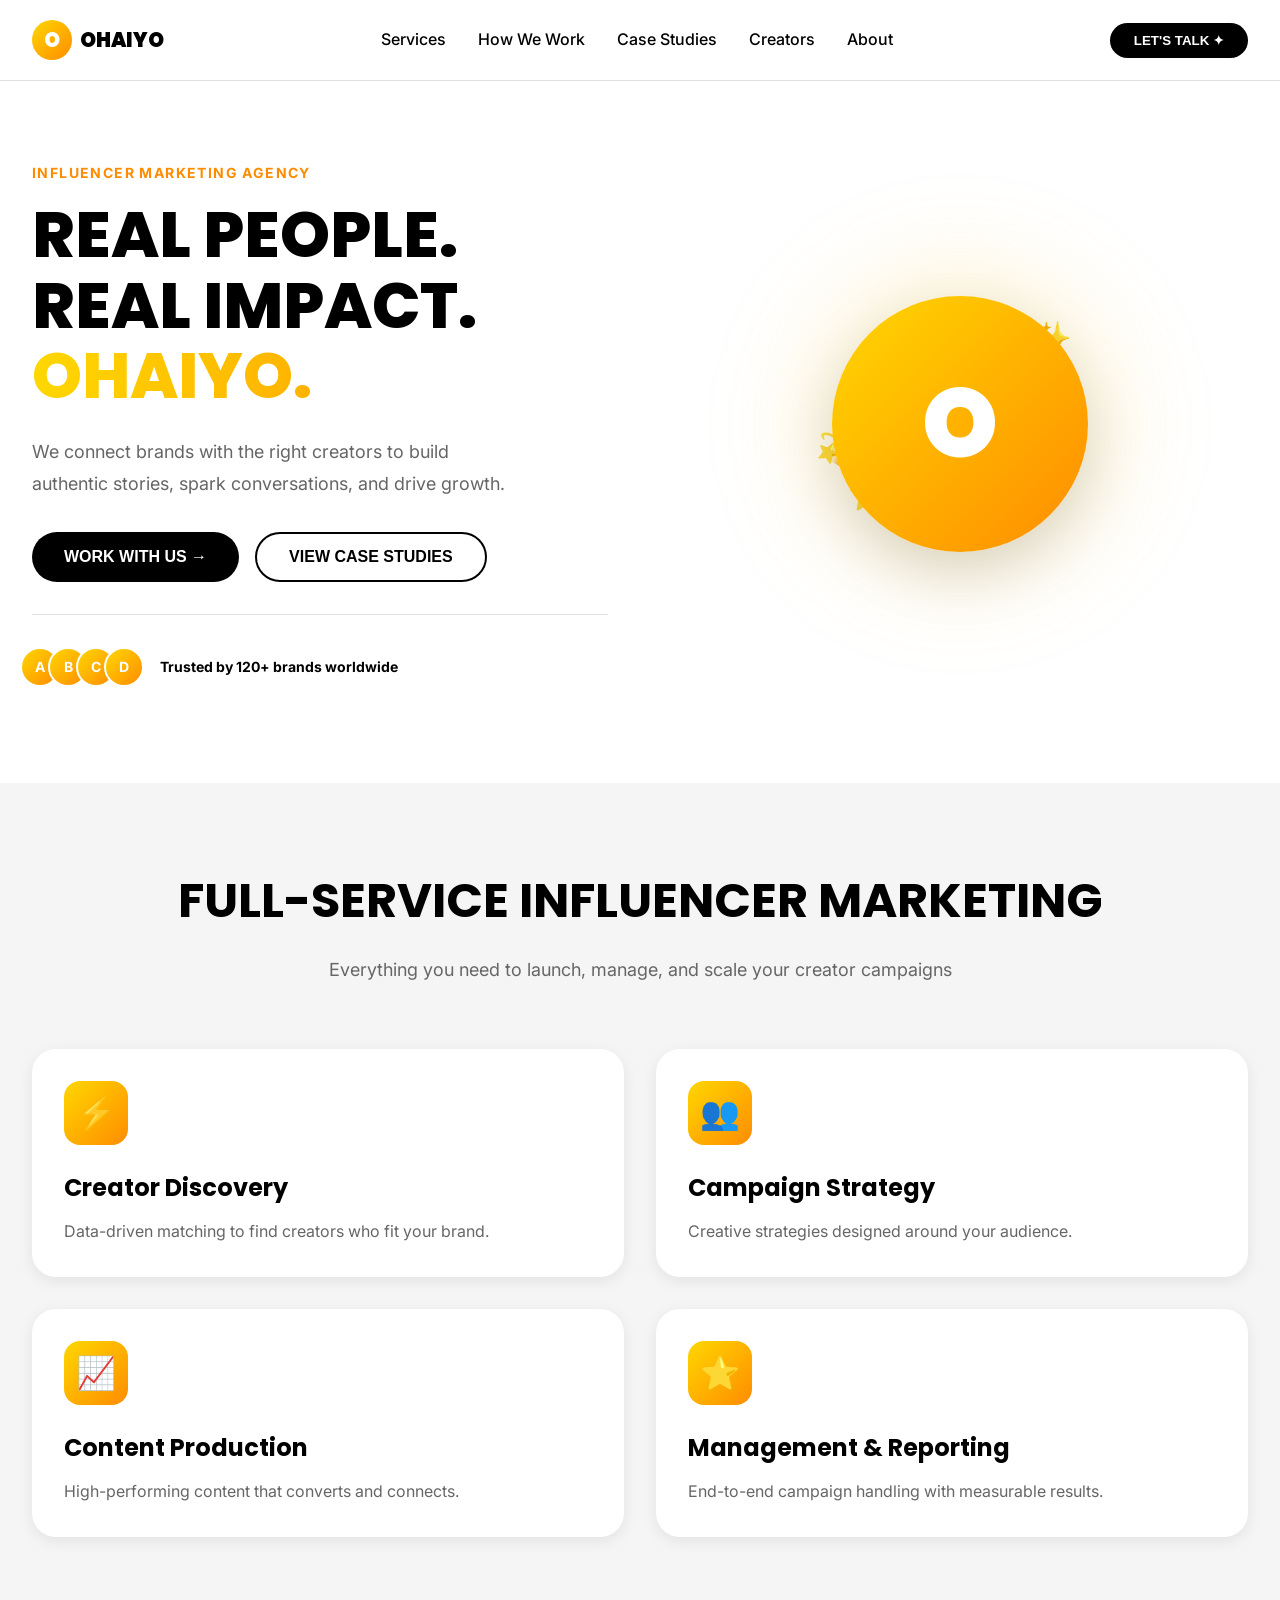
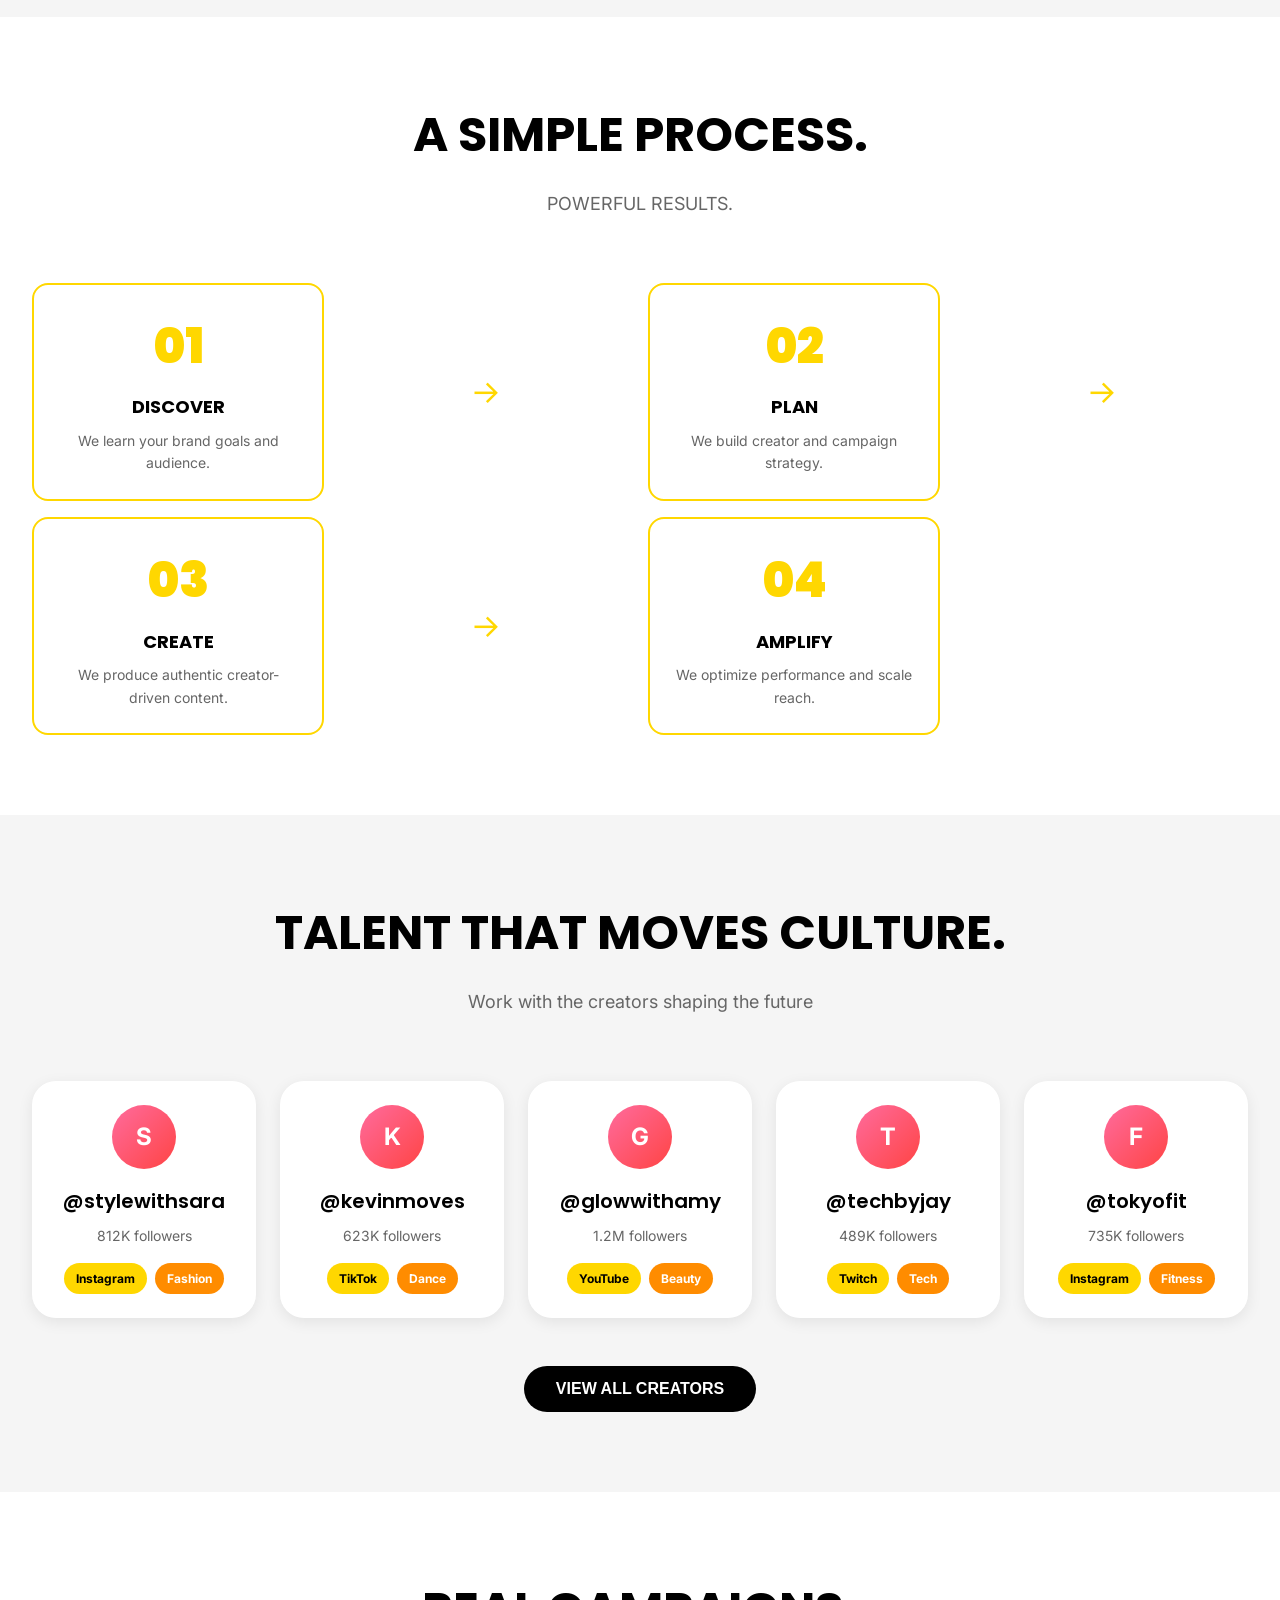
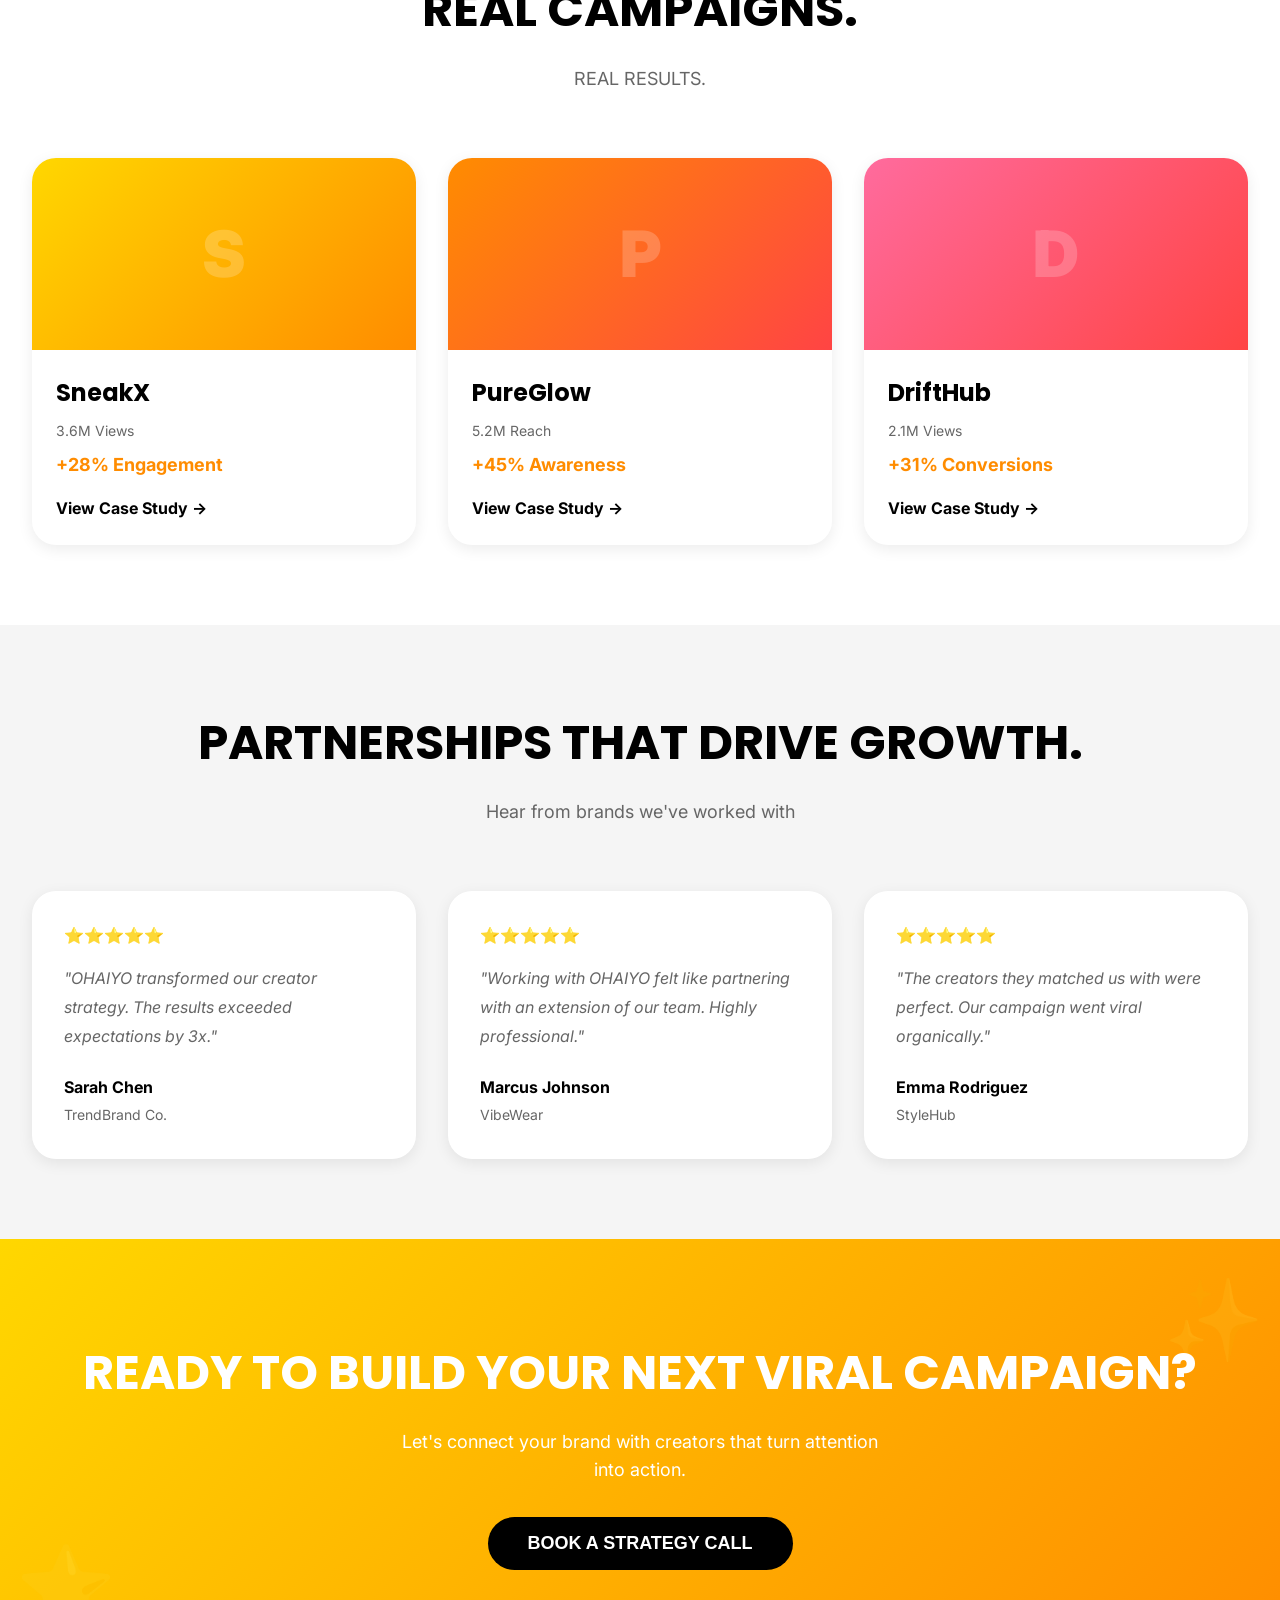
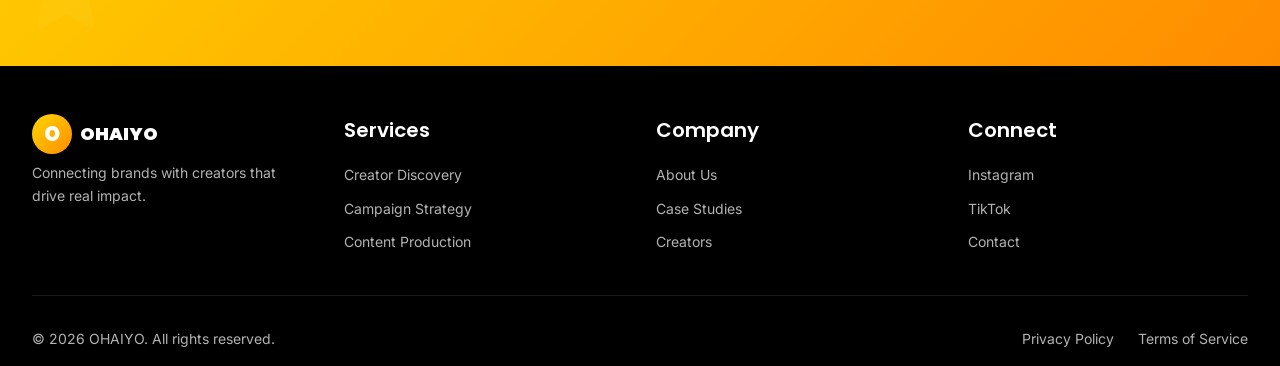
==== index.html @ 3c1dc702 "Add files via upload" ====
<!DOCTYPE html>
<html lang="en">
<head>
    <meta charset="UTF-8">
    <meta name="viewport" content="width=device-width, initial-scale=1.0">
    <title>OHAIYO - Influencer Marketing Agency</title>
    <link rel="preconnect" href="https://fonts.googleapis.com">
    <link rel="preconnect" href="https://fonts.gstatic.com" crossorigin>
    <link href="https://fonts.googleapis.com/css2?family=Poppins:wght@600;700;800&family=Inter:wght@400;500;600;700&display=swap" rel="stylesheet">
    <link rel="stylesheet" href="style.css">
</head>
<body>
    <!-- NAVBAR -->
    <nav class="navbar" id="navbar">
        <div class="container">
            <div class="navbar-content">
                <div class="logo">
                    <div class="logo-circle">O</div>
                    <span class="logo-text">OHAIYO</span>
                </div>
                
                <div class="nav-menu" id="navMenu">
                    <a href="#services" class="nav-link">Services</a>
                    <a href="#process" class="nav-link">How We Work</a>
                    <a href="#case-studies" class="nav-link">Case Studies</a>
                    <a href="#creators" class="nav-link">Creators</a>
                    <a href="#about" class="nav-link">About</a>
                </div>

                <button class="cta-btn">LET'S TALK ✦</button>

                <button class="hamburger" id="hamburger">
                    <span></span>
                    <span></span>
                    <span></span>
                </button>
            </div>
        </div>
    </nav>

    <!-- HERO SECTION -->
    <section class="hero">
        <div class="container">
            <div class="hero-grid">
                <div class="hero-left">
                    <span class="hero-label">INFLUENCER MARKETING AGENCY</span>
                    <h1 class="hero-title">
                        <span>REAL PEOPLE.</span>
                        <span>REAL IMPACT.</span>
                        <span class="highlight">OHAIYO.</span>
                    </h1>
                    <p class="hero-desc">We connect brands with the right creators to build authentic stories, spark conversations, and drive growth.</p>
                    
                    <div class="hero-buttons">
                        <button class="btn btn-primary">WORK WITH US →</button>
                        <button class="btn btn-secondary">VIEW CASE STUDIES</button>
                    </div>

                    <div class="social-proof">
                        <div class="avatar-group">
                            <div class="avatar">A</div>
                            <div class="avatar">B</div>
                            <div class="avatar">C</div>
                            <div class="avatar">D</div>
                        </div>
                        <p>Trusted by 120+ brands worldwide</p>
                    </div>
                </div>

                <div class="hero-right">
                    <div class="mascot-container">
                        <div class="mascot-bg"></div>
                        <div class="mascot">O</div>
                        <div class="sticker sticker-1">✨</div>
                        <div class="sticker sticker-2">⭐</div>
                        <div class="sticker sticker-3">💫</div>
                    </div>
                </div>
            </div>
        </div>
    </section>

    <!-- SERVICES SECTION -->
    <section class="services" id="services">
        <div class="container">
            <h2>FULL-SERVICE INFLUENCER MARKETING</h2>
            <p class="section-desc">Everything you need to launch, manage, and scale your creator campaigns</p>
            
            <div class="services-grid">
                <div class="service-card">
                    <div class="service-icon">⚡</div>
                    <h3>Creator Discovery</h3>
                    <p>Data-driven matching to find creators who fit your brand.</p>
                </div>
                <div class="service-card">
                    <div class="service-icon">👥</div>
                    <h3>Campaign Strategy</h3>
                    <p>Creative strategies designed around your audience.</p>
                </div>
                <div class="service-card">
                    <div class="service-icon">📈</div>
                    <h3>Content Production</h3>
                    <p>High-performing content that converts and connects.</p>
                </div>
                <div class="service-card">
                    <div class="service-icon">⭐</div>
                    <h3>Management & Reporting</h3>
                    <p>End-to-end campaign handling with measurable results.</p>
                </div>
            </div>
        </div>
    </section>

    <!-- HOW WE WORK SECTION -->
    <section class="process" id="process">
        <div class="container">
            <h2>A SIMPLE PROCESS.</h2>
            <p class="section-desc">POWERFUL RESULTS.</p>
            
            <div class="process-grid">
                <div class="process-card">
                    <div class="process-num">01</div>
                    <h3>DISCOVER</h3>
                    <p>We learn your brand goals and audience.</p>
                </div>
                <div class="process-arrow">→</div>
                <div class="process-card">
                    <div class="process-num">02</div>
                    <h3>PLAN</h3>
                    <p>We build creator and campaign strategy.</p>
                </div>
                <div class="process-arrow">→</div>
                <div class="process-card">
                    <div class="process-num">03</div>
                    <h3>CREATE</h3>
                    <p>We produce authentic creator-driven content.</p>
                </div>
                <div class="process-arrow">→</div>
                <div class="process-card">
                    <div class="process-num">04</div>
                    <h3>AMPLIFY</h3>
                    <p>We optimize performance and scale reach.</p>
                </div>
            </div>
        </div>
    </section>

    <!-- CREATOR SHOWCASE SECTION -->
    <section class="creators" id="creators">
        <div class="container">
            <h2>TALENT THAT MOVES CULTURE.</h2>
            <p class="section-desc">Work with the creators shaping the future</p>
            
            <div class="creators-grid">
                <div class="creator-card">
                    <div class="creator-avatar">S</div>
                    <h4>@stylewithsara</h4>
                    <p class="followers">812K followers</p>
                    <div class="creator-tags">
                        <span class="tag">Instagram</span>
                        <span class="tag tag-alt">Fashion</span>
                    </div>
                </div>
                <div class="creator-card">
                    <div class="creator-avatar">K</div>
                    <h4>@kevinmoves</h4>
                    <p class="followers">623K followers</p>
                    <div class="creator-tags">
                        <span class="tag">TikTok</span>
                        <span class="tag tag-alt">Dance</span>
                    </div>
                </div>
                <div class="creator-card">
                    <div class="creator-avatar">G</div>
                    <h4>@glowwithamy</h4>
                    <p class="followers">1.2M followers</p>
                    <div class="creator-tags">
                        <span class="tag">YouTube</span>
                        <span class="tag tag-alt">Beauty</span>
                    </div>
                </div>
                <div class="creator-card">
                    <div class="creator-avatar">T</div>
                    <h4>@techbyjay</h4>
                    <p class="followers">489K followers</p>
                    <div class="creator-tags">
                        <span class="tag">Twitch</span>
                        <span class="tag tag-alt">Tech</span>
                    </div>
                </div>
                <div class="creator-card">
                    <div class="creator-avatar">F</div>
                    <h4>@tokyofit</h4>
                    <p class="followers">735K followers</p>
                    <div class="creator-tags">
                        <span class="tag">Instagram</span>
                        <span class="tag tag-alt">Fitness</span>
                    </div>
                </div>
            </div>

            <div class="section-cta">
                <button class="btn btn-primary">VIEW ALL CREATORS</button>
            </div>
        </div>
    </section>

    <!-- CASE STUDIES SECTION -->
    <section class="case-studies" id="case-studies">
        <div class="container">
            <h2>REAL CAMPAIGNS.</h2>
            <p class="section-desc">REAL RESULTS.</p>
            
            <div class="cases-grid">
                <div class="case-card">
                    <div class="case-image" style="background: linear-gradient(135deg, #FFD700, #FF8C00);">S</div>
                    <h3>SneakX</h3>
                    <p class="case-metric">3.6M Views</p>
                    <p class="case-result">+28% Engagement</p>
                    <a href="#" class="case-link">View Case Study →</a>
                </div>
                <div class="case-card">
                    <div class="case-image" style="background: linear-gradient(135deg, #FF8C00, #FF4444);">P</div>
                    <h3>PureGlow</h3>
                    <p class="case-metric">5.2M Reach</p>
                    <p class="case-result">+45% Awareness</p>
                    <a href="#" class="case-link">View Case Study →</a>
                </div>
                <div class="case-card">
                    <div class="case-image" style="background: linear-gradient(135deg, #FF6B9D, #FF4444);">D</div>
                    <h3>DriftHub</h3>
                    <p class="case-metric">2.1M Views</p>
                    <p class="case-result">+31% Conversions</p>
                    <a href="#" class="case-link">View Case Study →</a>
                </div>
            </div>
        </div>
    </section>

    <!-- TESTIMONIALS SECTION -->
    <section class="testimonials">
        <div class="container">
            <h2>PARTNERSHIPS THAT DRIVE GROWTH.</h2>
            <p class="section-desc">Hear from brands we've worked with</p>
            
            <div class="testimonials-grid">
                <div class="testimonial-card">
                    <div class="stars">⭐⭐⭐⭐⭐</div>
                    <p class="testimonial-text">"OHAIYO transformed our creator strategy. The results exceeded expectations by 3x."</p>
                    <p class="testimonial-author">Sarah Chen</p>
                    <p class="testimonial-company">TrendBrand Co.</p>
                </div>
                <div class="testimonial-card">
                    <div class="stars">⭐⭐⭐⭐⭐</div>
                    <p class="testimonial-text">"Working with OHAIYO felt like partnering with an extension of our team. Highly professional."</p>
                    <p class="testimonial-author">Marcus Johnson</p>
                    <p class="testimonial-company">VibeWear</p>
                </div>
                <div class="testimonial-card">
                    <div class="stars">⭐⭐⭐⭐⭐</div>
                    <p class="testimonial-text">"The creators they matched us with were perfect. Our campaign went viral organically."</p>
                    <p class="testimonial-author">Emma Rodriguez</p>
                    <p class="testimonial-company">StyleHub</p>
                </div>
            </div>
        </div>
    </section>

    <!-- FINAL CTA SECTION -->
    <section class="final-cta" id="about">
        <div class="container">
            <div class="cta-content">
                <h2>READY TO BUILD YOUR NEXT VIRAL CAMPAIGN?</h2>
                <p>Let's connect your brand with creators that turn attention into action.</p>
                <button class="btn btn-cta">BOOK A STRATEGY CALL</button>
            </div>
        </div>
    </section>

    <!-- FOOTER -->
    <footer class="footer">
        <div class="container">
            <div class="footer-grid">
                <div class="footer-col">
                    <div class="footer-logo">
                        <div class="logo-circle">O</div>
                        <span>OHAIYO</span>
                    </div>
                    <p>Connecting brands with creators that drive real impact.</p>
                </div>
                <div class="footer-col">
                    <h4>Services</h4>
                    <ul>
                        <li><a href="#services">Creator Discovery</a></li>
                        <li><a href="#services">Campaign Strategy</a></li>
                        <li><a href="#services">Content Production</a></li>
                    </ul>
                </div>
                <div class="footer-col">
                    <h4>Company</h4>
                    <ul>
                        <li><a href="#about">About Us</a></li>
                        <li><a href="#case-studies">Case Studies</a></li>
                        <li><a href="#creators">Creators</a></li>
                    </ul>
                </div>
                <div class="footer-col">
                    <h4>Connect</h4>
                    <ul>
                        <li><a href="#">Instagram</a></li>
                        <li><a href="#">TikTok</a></li>
                        <li><a href="#">Contact</a></li>
                    </ul>
                </div>
            </div>
            <div class="footer-bottom">
                <p>&copy; 2026 OHAIYO. All rights reserved.</p>
                <div class="footer-links">
                    <a href="#">Privacy Policy</a>
                    <a href="#">Terms of Service</a>
                </div>
            </div>
        </div>
    </footer>

    <script src="script.js"></script>
</body>
</html>
---- style.css ----
* {
    margin: 0;
    padding: 0;
    box-sizing: border-box;
}

:root {
    --primary: #FFD700;
    --secondary: #FF8C00;
    --accent-red: #FF4444;
    --accent-pink: #FF6B9D;
    --black: #000000;
    --white: #FFFFFF;
    --light-gray: #F5F5F5;
    --border-gray: #E0E0E0;
    --text-gray: #666666;
    --font-display: 'Poppins', sans-serif;
    --font-body: 'Inter', sans-serif;
}

html {
    scroll-behavior: smooth;
}

body {
    font-family: var(--font-body);
    background: var(--white);
    color: var(--black);
    line-height: 1.6;
}

.container {
    max-width: 1280px;
    margin: 0 auto;
    padding: 0 1rem;
}

@media (min-width: 768px) {
    .container {
        padding: 0 1.5rem;
    }
}

@media (min-width: 1024px) {
    .container {
        padding: 0 2rem;
    }
}

/* TYPOGRAPHY */
h1, h2, h3, h4, h5, h6 {
    font-family: var(--font-display);
    font-weight: 700;
}

h1 {
    font-size: 2.5rem;
    font-weight: 800;
    line-height: 1.2;
}

h2 {
    font-size: 2rem;
    font-weight: 700;
    margin-bottom: 1rem;
}

h3 {
    font-size: 1.5rem;
    font-weight: 700;
}

h4 {
    font-size: 1.25rem;
    font-weight: 600;
}

@media (min-width: 768px) {
    h1 {
        font-size: 3.5rem;
    }
    h2 {
        font-size: 2.5rem;
    }
}

@media (min-width: 1024px) {
    h1 {
        font-size: 4rem;
    }
    h2 {
        font-size: 3rem;
    }
}

/* NAVBAR */
.navbar {
    position: fixed;
    top: 0;
    width: 100%;
    z-index: 50;
    background: rgba(255, 255, 255, 0.95);
    transition: all 0.3s ease;
    border-bottom: 1px solid var(--border-gray);
}

.navbar.scrolled {
    background: var(--white);
    box-shadow: 0 2px 10px rgba(0, 0, 0, 0.1);
}

.navbar-content {
    display: flex;
    justify-content: space-between;
    align-items: center;
    height: 5rem;
}

.logo {
    display: flex;
    align-items: center;
    gap: 0.5rem;
    font-weight: 900;
    font-family: var(--font-display);
    font-size: 1.25rem;
}

.logo-circle {
    width: 2.5rem;
    height: 2.5rem;
    background: linear-gradient(135deg, var(--primary), var(--secondary));
    border-radius: 50%;
    display: flex;
    align-items: center;
    justify-content: center;
    color: var(--white);
    font-weight: 900;
    font-size: 1.25rem;
}

.logo-text {
    display: none;
}

@media (min-width: 640px) {
    .logo-text {
        display: inline;
    }
}

.nav-menu {
    display: none;
    gap: 2rem;
}

@media (min-width: 768px) {
    .nav-menu {
        display: flex;
    }
}

.nav-link {
    text-decoration: none;
    color: var(--black);
    font-weight: 500;
    transition: color 0.3s ease;
}

.nav-link:hover {
    color: var(--primary);
}

.cta-btn {
    display: none;
    background: var(--black);
    color: var(--white);
    border: none;
    padding: 0.625rem 1.5rem;
    border-radius: 9999px;
    font-weight: 700;
    cursor: pointer;
    transition: all 0.3s ease;
}

.cta-btn:hover {
    background: var(--text-gray);
    transform: scale(1.05);
}

.cta-btn:active {
    transform: scale(0.95);
}

@media (min-width: 768px) {
    .cta-btn {
        display: block;
    }
}

.hamburger {
    display: flex;
    flex-direction: column;
    gap: 0.375rem;
    background: none;
    border: none;
    cursor: pointer;
    padding: 0.5rem;
}

.hamburger span {
    width: 1.5rem;
    height: 0.25rem;
    background: var(--black);
    transition: all 0.3s ease;
}

.hamburger.active span:nth-child(1) {
    transform: rotate(45deg) translate(0.5rem, 0.75rem);
}

.hamburger.active span:nth-child(2) {
    opacity: 0;
}

.hamburger.active span:nth-child(3) {
    transform: rotate(-45deg) translate(0.5rem, -0.75rem);
}

@media (min-width: 768px) {
    .hamburger {
        display: none;
    }
}

/* HERO SECTION */
.hero {
    padding-top: 8rem;
    padding-bottom: 4rem;
    background: var(--white);
}

@media (min-width: 768px) {
    .hero {
        padding-top: 10rem;
        padding-bottom: 6rem;
    }
}

.hero-grid {
    display: grid;
    grid-template-columns: 1fr;
    gap: 3rem;
    align-items: center;
}

@media (min-width: 768px) {
    .hero-grid {
        grid-template-columns: 1fr 1fr;
        gap: 4rem;
    }
}

.hero-label {
    display: inline-block;
    font-size: 0.875rem;
    font-weight: 700;
    color: var(--secondary);
    text-transform: uppercase;
    letter-spacing: 0.1em;
    margin-bottom: 1rem;
}

.hero-title {
    margin-bottom: 1.5rem;
    line-height: 1.1;
}

.hero-title span {
    display: block;
}

.hero-title .highlight {
    background: linear-gradient(90deg, var(--primary), var(--secondary));
    -webkit-background-clip: text;
    -webkit-text-fill-color: transparent;
    background-clip: text;
}

.hero-desc {
    font-size: 1.125rem;
    color: var(--text-gray);
    margin-bottom: 2rem;
    max-width: 30rem;
    line-height: 1.8;
}

.hero-buttons {
    display: flex;
    flex-direction: column;
    gap: 1rem;
    margin-bottom: 2rem;
}

@media (min-width: 640px) {
    .hero-buttons {
        flex-direction: row;
    }
}

.btn {
    padding: 0.875rem 2rem;
    border-radius: 9999px;
    font-weight: 700;
    border: none;
    cursor: pointer;
    transition: all 0.2s ease;
    font-size: 1rem;
    text-decoration: none;
    display: inline-block;
    text-align: center;
}

.btn-primary {
    background: var(--black);
    color: var(--white);
}

.btn-primary:hover {
    background: var(--text-gray);
    transform: scale(1.05);
}

.btn-primary:active {
    transform: scale(0.95);
}

.btn-secondary {
    background: transparent;
    color: var(--black);
    border: 2px solid var(--black);
}

.btn-secondary:hover {
    background: var(--black);
    color: var(--white);
    transform: scale(1.05);
}

.btn-secondary:active {
    transform: scale(0.95);
}

.btn-cta {
    background: var(--black);
    color: var(--white);
    padding: 1rem 2.5rem;
    font-size: 1.125rem;
}

.btn-cta:hover {
    background: var(--text-gray);
    transform: scale(1.05);
}

.social-proof {
    display: flex;
    align-items: center;
    gap: 1rem;
    padding-top: 2rem;
    border-top: 1px solid var(--border-gray);
}

.avatar-group {
    display: flex;
    margin-left: -0.75rem;
}

.avatar {
    width: 2.5rem;
    height: 2.5rem;
    background: linear-gradient(135deg, var(--primary), var(--secondary));
    border-radius: 50%;
    border: 2px solid var(--white);
    display: flex;
    align-items: center;
    justify-content: center;
    color: var(--white);
    font-weight: 700;
    font-size: 0.875rem;
    margin-left: -0.75rem;
}

.avatar:first-child {
    margin-left: 0;
}

.social-proof p {
    font-size: 0.875rem;
    font-weight: 700;
}

.hero-right {
    position: relative;
    height: 24rem;
    display: flex;
    align-items: center;
    justify-content: center;
}

.mascot-container {
    position: relative;
    width: 16rem;
    height: 16rem;
}

.mascot-bg {
    position: absolute;
    width: 20rem;
    height: 20rem;
    background: radial-gradient(circle, rgba(255, 215, 0, 0.2), rgba(255, 140, 0, 0.1));
    border-radius: 50%;
    top: 50%;
    left: 50%;
    transform: translate(-50%, -50%);
    filter: blur(3rem);
    animation: pulse 3s ease-in-out infinite;
}

.mascot {
    position: absolute;
    width: 16rem;
    height: 16rem;
    background: linear-gradient(135deg, var(--primary), var(--secondary));
    border-radius: 50%;
    display: flex;
    align-items: center;
    justify-content: center;
    color: var(--white);
    font-size: 6rem;
    font-weight: 900;
    font-family: var(--font-display);
    box-shadow: 0 20px 60px rgba(0, 0, 0, 0.15);
    animation: float 3s ease-in-out infinite;
    z-index: 10;
}

.sticker {
    position: absolute;
    font-size: 2rem;
    animation: bounce 2s ease-in-out infinite;
}

.sticker-1 {
    top: 1rem;
    right: 1rem;
    animation-delay: 0.2s;
}

.sticker-2 {
    bottom: 2rem;
    left: 1rem;
    animation-delay: 0.4s;
}

.sticker-3 {
    top: 8rem;
    left: -1rem;
    animation-delay: 0.6s;
}

@keyframes float {
    0%, 100% { transform: translateY(0); }
    50% { transform: translateY(-1.25rem); }
}

@keyframes bounce {
    0%, 100% { transform: translateY(0); }
    50% { transform: translateY(-1rem); }
}

@keyframes pulse {
    0%, 100% { opacity: 0.4; }
    50% { opacity: 0.8; }
}

/* SERVICES SECTION */
.services {
    padding: 5rem 0;
    background: var(--light-gray);
}

.services h2 {
    text-align: center;
}

.section-desc {
    text-align: center;
    color: var(--text-gray);
    margin-bottom: 4rem;
    font-size: 1.125rem;
}

.services-grid {
    display: grid;
    grid-template-columns: 1fr;
    gap: 2rem;
}

@media (min-width: 768px) {
    .services-grid {
        grid-template-columns: repeat(2, 1fr);
    }
}

.service-card {
    background: var(--white);
    padding: 2rem;
    border-radius: 1.5rem;
    box-shadow: 0 4px 15px rgba(0, 0, 0, 0.08);
    transition: all 0.3s ease;
}

.service-card:hover {
    box-shadow: 0 12px 30px rgba(0, 0, 0, 0.12);
    transform: translateY(-0.5rem) scale(1.02);
}

.service-icon {
    width: 4rem;
    height: 4rem;
    background: linear-gradient(135deg, var(--primary), var(--secondary));
    border-radius: 1rem;
    display: flex;
    align-items: center;
    justify-content: center;
    font-size: 2rem;
    margin-bottom: 1.5rem;
}

.service-card h3 {
    margin-bottom: 0.75rem;
}

.service-card p {
    color: var(--text-gray);
}

/* PROCESS SECTION */
.process {
    padding: 5rem 0;
    background: var(--white);
}

.process h2 {
    text-align: center;
}

.process-grid {
    display: grid;
    grid-template-columns: 1fr;
    gap: 1.5rem;
    align-items: center;
}

@media (min-width: 768px) {
    .process-grid {
        grid-template-columns: repeat(4, 1fr);
        gap: 1rem;
    }
}

.process-card {
    background: var(--white);
    border: 2px solid var(--primary);
    padding: 1.5rem;
    border-radius: 1rem;
    text-align: center;
}

.process-num {
    font-size: 3rem;
    font-weight: 900;
    color: var(--primary);
    font-family: var(--font-display);
    margin-bottom: 0.5rem;
}

.process-card h3 {
    margin-bottom: 0.5rem;
    font-size: 1.125rem;
}

.process-card p {
    font-size: 0.875rem;
    color: var(--text-gray);
}

.process-arrow {
    display: none;
    text-align: center;
    font-size: 2rem;
    color: var(--primary);
}

@media (min-width: 768px) {
    .process-arrow {
        display: block;
    }
}

/* CREATORS SECTION */
.creators {
    padding: 5rem 0;
    background: var(--light-gray);
}

.creators h2 {
    text-align: center;
}

.creators-grid {
    display: grid;
    grid-template-columns: 1fr;
    gap: 1.5rem;
    margin-bottom: 3rem;
}

@media (min-width: 640px) {
    .creators-grid {
        grid-template-columns: repeat(2, 1fr);
    }
}

@media (min-width: 1024px) {
    .creators-grid {
        grid-template-columns: repeat(5, 1fr);
    }
}

.creator-card {
    background: var(--white);
    padding: 1.5rem;
    border-radius: 1.5rem;
    text-align: center;
    box-shadow: 0 4px 15px rgba(0, 0, 0, 0.08);
    transition: all 0.3s ease;
}

.creator-card:hover {
    box-shadow: 0 12px 30px rgba(0, 0, 0, 0.12);
    transform: translateY(-0.5rem) scale(1.05);
}

.creator-avatar {
    width: 4rem;
    height: 4rem;
    margin: 0 auto 1rem;
    background: linear-gradient(135deg, var(--accent-pink), var(--accent-red));
    border-radius: 50%;
    display: flex;
    align-items: center;
    justify-content: center;
    color: var(--white);
    font-weight: 700;
    font-size: 1.5rem;
}

.creator-card h4 {
    margin-bottom: 0.5rem;
}

.followers {
    font-size: 0.875rem;
    color: var(--text-gray);
    margin-bottom: 1rem;
}

.creator-tags {
    display: flex;
    gap: 0.5rem;
    justify-content: center;
    flex-wrap: wrap;
}

.tag {
    font-size: 0.75rem;
    background: var(--primary);
    color: var(--black);
    padding: 0.375rem 0.75rem;
    border-radius: 9999px;
    font-weight: 700;
}

.tag-alt {
    background: var(--secondary);
    color: var(--white);
}

.section-cta {
    text-align: center;
}

/* CASE STUDIES SECTION */
.case-studies {
    padding: 5rem 0;
    background: var(--white);
}

.case-studies h2 {
    text-align: center;
}

.cases-grid {
    display: grid;
    grid-template-columns: 1fr;
    gap: 2rem;
}

@media (min-width: 768px) {
    .cases-grid {
        grid-template-columns: repeat(3, 1fr);
    }
}

.case-card {
    background: var(--white);
    border-radius: 1.5rem;
    overflow: hidden;
    box-shadow: 0 4px 15px rgba(0, 0, 0, 0.08);
    transition: all 0.3s ease;
}

.case-card:hover {
    box-shadow: 0 12px 30px rgba(0, 0, 0, 0.12);
    transform: translateY(-0.5rem) scale(1.05);
}

.case-image {
    height: 12rem;
    display: flex;
    align-items: center;
    justify-content: center;
    font-size: 4rem;
    font-weight: 900;
    color: rgba(255, 255, 255, 0.2);
}

.case-card > * {
    padding: 0 1.5rem;
}

.case-card h3 {
    padding-top: 1.5rem;
    margin-bottom: 0.5rem;
}

.case-metric {
    font-size: 0.875rem;
    color: var(--text-gray);
    margin-bottom: 0.5rem;
}

.case-result {
    font-size: 1.125rem;
    font-weight: 700;
    color: var(--secondary);
    margin-bottom: 1rem;
}

.case-link {
    display: inline-block;
    color: var(--black);
    font-weight: 700;
    text-decoration: none;
    transition: all 0.3s ease;
    padding-bottom: 1.5rem;
}

.case-link:hover {
    color: var(--secondary);
}

/* TESTIMONIALS SECTION */
.testimonials {
    padding: 5rem 0;
    background: var(--light-gray);
}

.testimonials h2 {
    text-align: center;
}

.testimonials-grid {
    display: grid;
    grid-template-columns: 1fr;
    gap: 2rem;
}

@media (min-width: 768px) {
    .testimonials-grid {
        grid-template-columns: repeat(3, 1fr);
    }
}

.testimonial-card {
    background: var(--white);
    padding: 2rem;
    border-radius: 1.5rem;
    box-shadow: 0 4px 15px rgba(0, 0, 0, 0.08);
    transition: all 0.3s ease;
}

.testimonial-card:hover {
    box-shadow: 0 8px 20px rgba(0, 0, 0, 0.1);
}

.stars {
    font-size: 1rem;
    margin-bottom: 1rem;
}

.testimonial-text {
    font-style: italic;
    color: var(--text-gray);
    margin-bottom: 1.5rem;
    line-height: 1.8;
}

.testimonial-author {
    font-weight: 700;
    margin-bottom: 0.25rem;
}

.testimonial-company {
    font-size: 0.875rem;
    color: var(--text-gray);
}

/* FINAL CTA SECTION */
.final-cta {
    padding: 6rem 0;
    background: linear-gradient(135deg, var(--primary), var(--secondary));
    color: var(--white);
    position: relative;
    overflow: hidden;
}

.final-cta::before,
.final-cta::after {
    position: absolute;
    font-size: 5rem;
    opacity: 0.15;
}

.final-cta::before {
    content: '✨';
    top: 1rem;
    right: 1rem;
}

.final-cta::after {
    content: '⭐';
    bottom: 1rem;
    left: 1rem;
}

.cta-content {
    text-align: center;
    position: relative;
    z-index: 1;
}

.cta-content h2 {
    color: var(--white);
    margin-bottom: 1rem;
}

.cta-content p {
    font-size: 1.125rem;
    margin-bottom: 2rem;
    max-width: 30rem;
    margin-left: auto;
    margin-right: auto;
}

/* FOOTER */
.footer {
    background: var(--black);
    color: var(--white);
    padding: 3rem 0 1rem;
}

.footer-grid {
    display: grid;
    grid-template-columns: 1fr;
    gap: 2rem;
    margin-bottom: 2rem;
}

@media (min-width: 768px) {
    .footer-grid {
        grid-template-columns: repeat(4, 1fr);
    }
}

.footer-col h4 {
    margin-bottom: 1rem;
    color: var(--white);
}

.footer-col p {
    font-size: 0.875rem;
    color: rgba(255, 255, 255, 0.7);
}

.footer-col ul {
    list-style: none;
}

.footer-col li {
    margin-bottom: 0.5rem;
}

.footer-col a {
    color: rgba(255, 255, 255, 0.7);
    text-decoration: none;
    font-size: 0.875rem;
    transition: color 0.3s ease;
}

.footer-col a:hover {
    color: var(--primary);
}

.footer-logo {
    display: flex;
    align-items: center;
    gap: 0.5rem;
    font-weight: 900;
    font-family: var(--font-display);
    font-size: 1.125rem;
    margin-bottom: 0.5rem;
}

.footer-bottom {
    border-top: 1px solid rgba(255, 255, 255, 0.1);
    padding-top: 2rem;
    display: flex;
    flex-direction: column;
    gap: 1rem;
    text-align: center;
    font-size: 0.875rem;
    color: rgba(255, 255, 255, 0.7);
}

@media (min-width: 768px) {
    .footer-bottom {
        flex-direction: row;
        justify-content: space-between;
        text-align: left;
    }
}

.footer-links {
    display: flex;
    gap: 1.5rem;
    justify-content: center;
}

@media (min-width: 768px) {
    .footer-links {
        justify-content: flex-end;
    }
}

.footer-links a {
    color: rgba(255, 255, 255, 0.7);
    text-decoration: none;
    transition: color 0.3s ease;
}

.footer-links a:hover {
    color: var(--primary);
}

/* MOBILE MENU ANIMATION */
@media (max-width: 767px) {
    .nav-menu {
        position: absolute;
        top: 5rem;
        left: 0;
        right: 0;
        background: var(--white);
        flex-direction: column;
        gap: 0;
        padding: 1rem;
        border-bottom: 1px solid var(--border-gray);
        display: none;
    }

    .nav-menu.active {
        display: flex;
    }

    .nav-link {
        padding: 0.75rem 0;
        display: block;
    }

    .cta-btn {
        width: 100%;
        margin-top: 1rem;
    }
}

/* SCROLL ANIMATIONS */
@media (prefers-reduced-motion: no-preference) {
    .service-card,
    .creator-card,
    .case-card,
    .testimonial-card {
        opacity: 0;
        animation: fadeInUp 0.6s ease-out forwards;
    }

    .service-card:nth-child(1) { animation-delay: 0.1s; }
    .service-card:nth-child(2) { animation-delay: 0.2s; }
    .service-card:nth-child(3) { animation-delay: 0.3s; }
    .service-card:nth-child(4) { animation-delay: 0.4s; }

    .creator-card:nth-child(1) { animation-delay: 0.1s; }
    .creator-card:nth-child(2) { animation-delay: 0.2s; }
    .creator-card:nth-child(3) { animation-delay: 0.3s; }
    .creator-card:nth-child(4) { animation-delay: 0.4s; }
    .creator-card:nth-child(5) { animation-delay: 0.5s; }

    .case-card:nth-child(1) { animation-delay: 0.1s; }
    .case-card:nth-child(2) { animation-delay: 0.2s; }
    .case-card:nth-child(3) { animation-delay: 0.3s; }

    .testimonial-card:nth-child(1) { animation-delay: 0.1s; }
    .testimonial-card:nth-child(2) { animation-delay: 0.2s; }
    .testimonial-card:nth-child(3) { animation-delay: 0.3s; }
}

@keyframes fadeInUp {
    from {
        opacity: 0;
        transform: translateY(2rem);
    }
    to {
        opacity: 1;
        transform: translateY(0);
    }
}
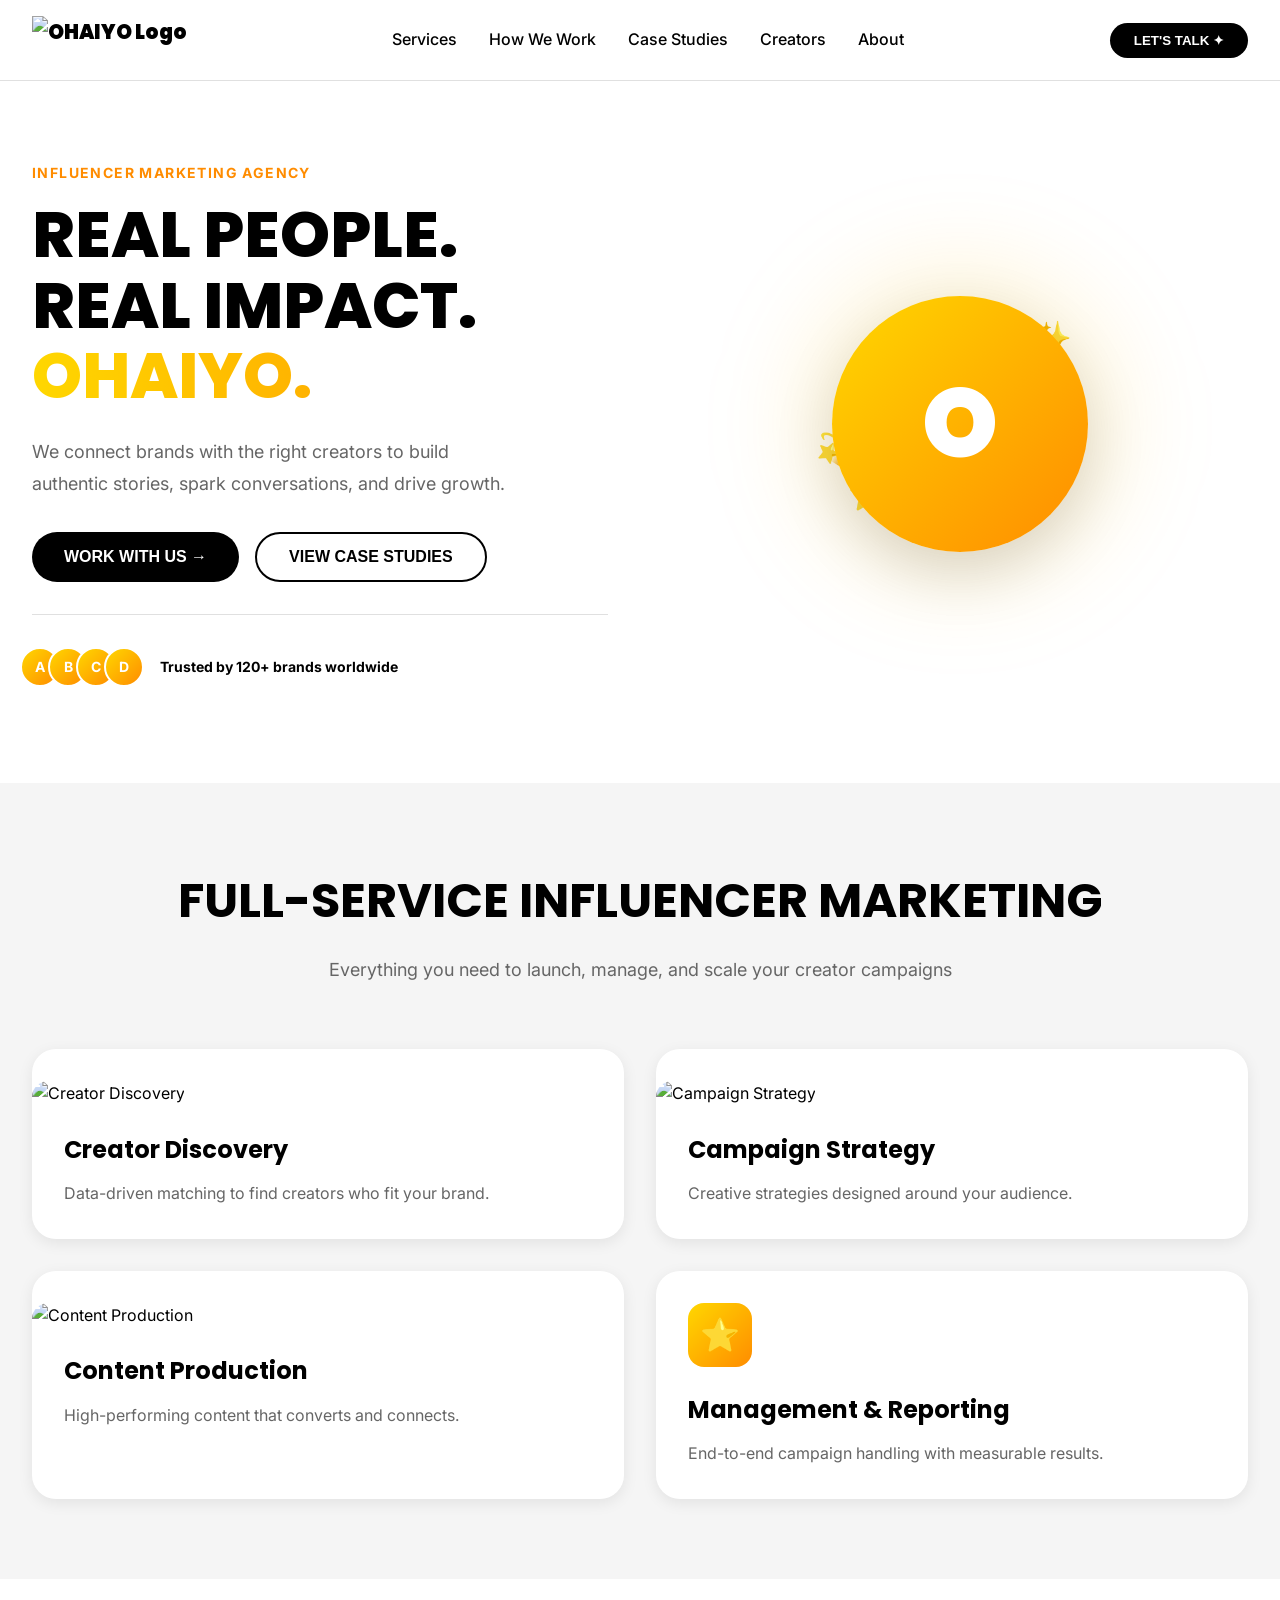
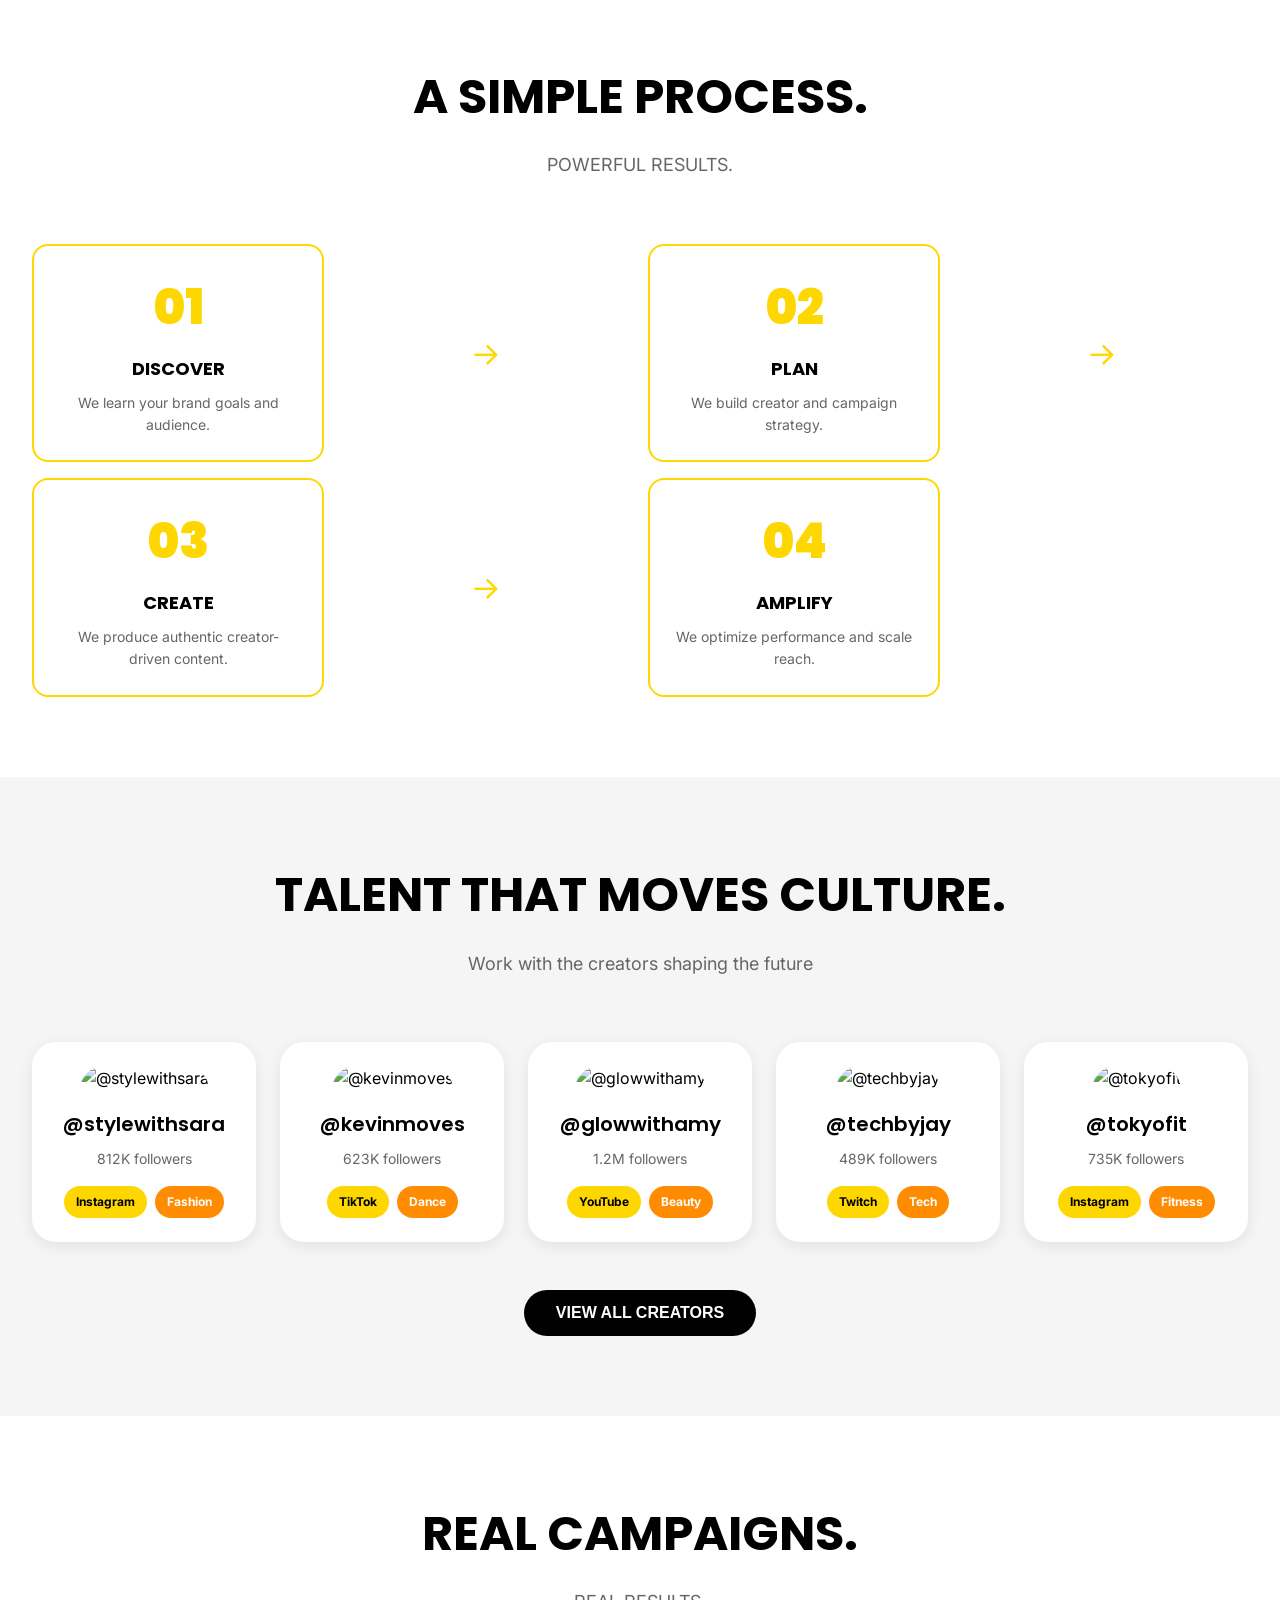
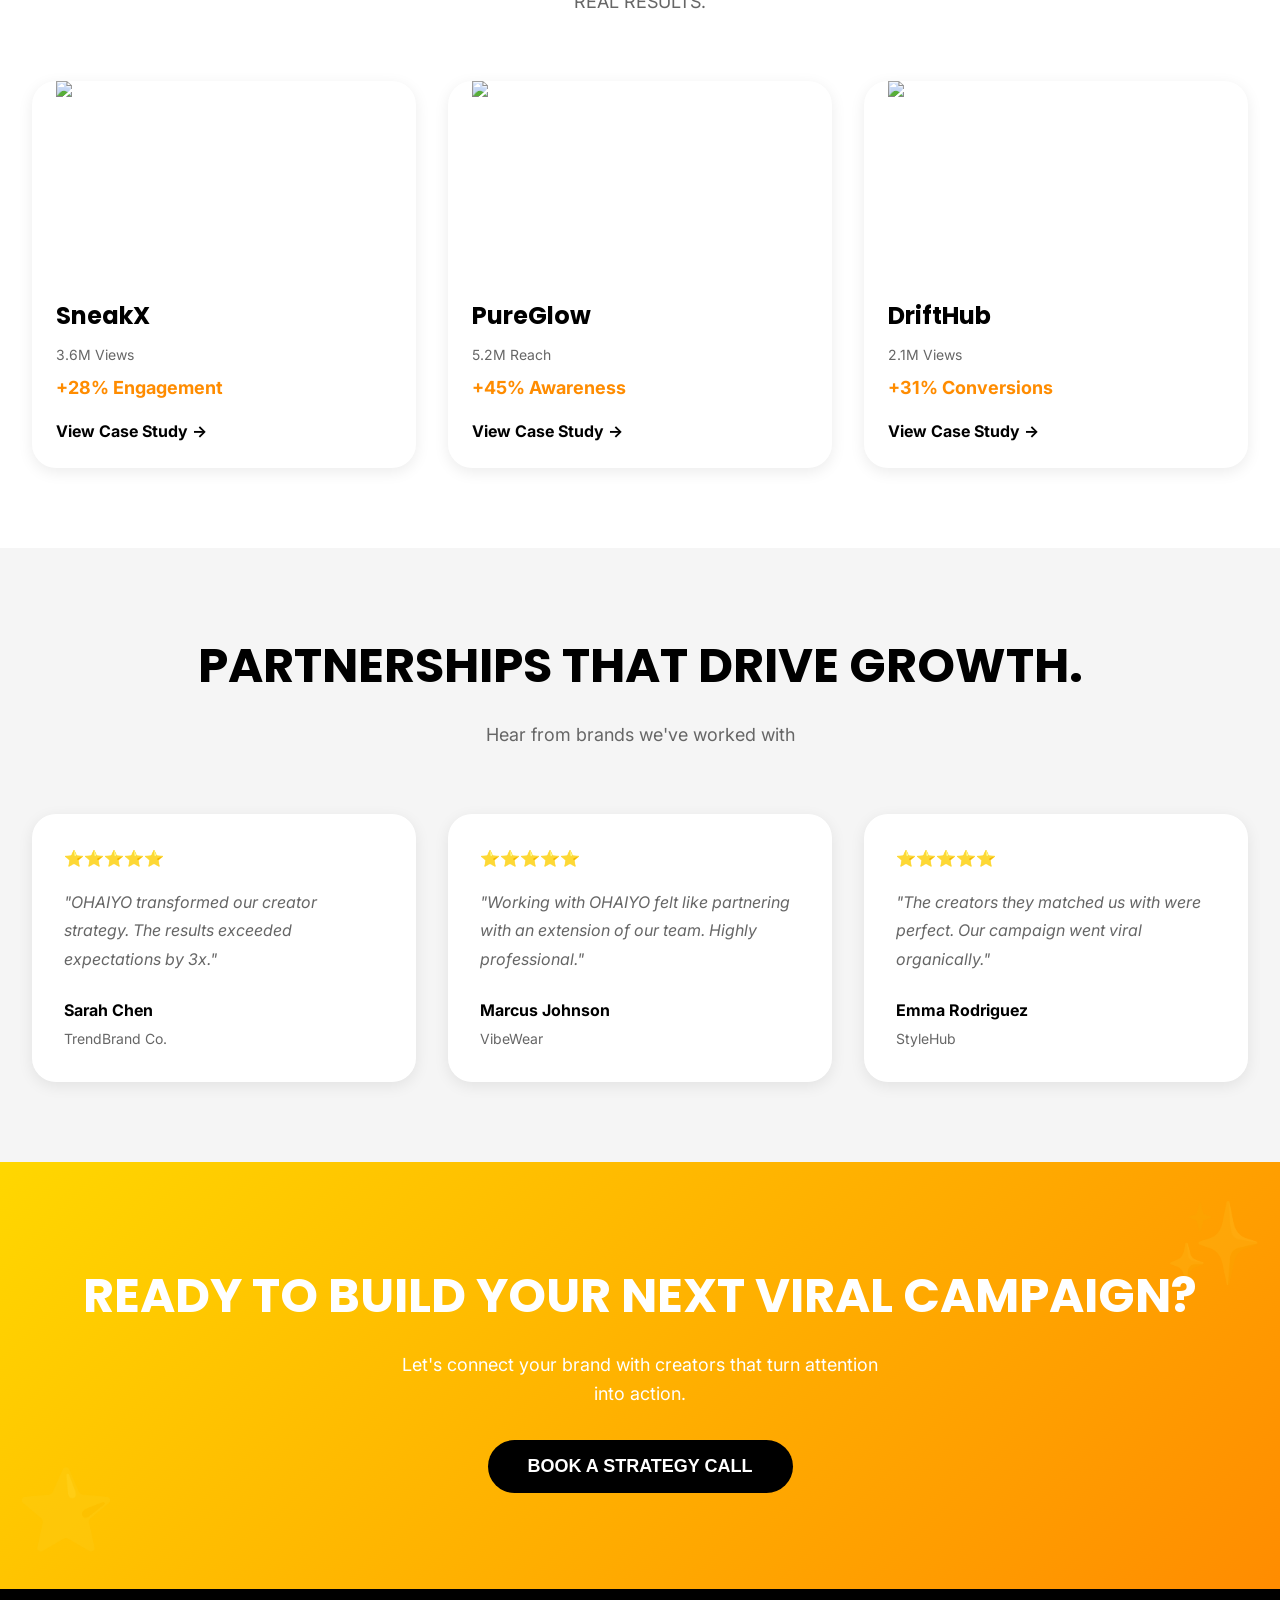
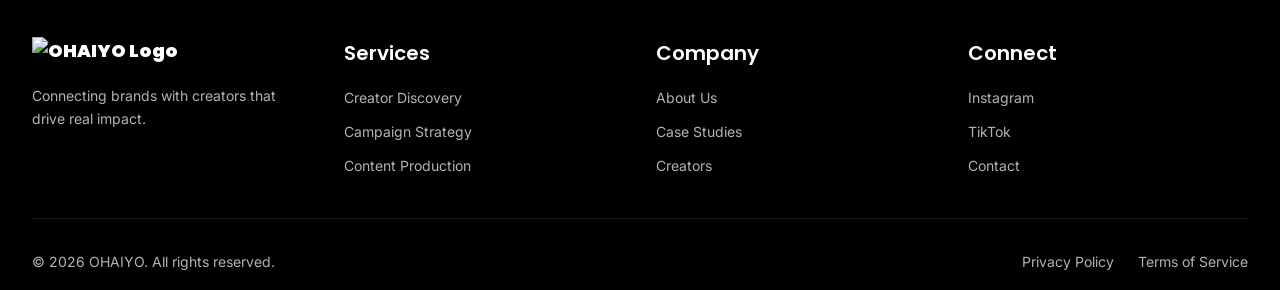
==== commit 20c139e3: "Add files via upload" ====
--- a/index.html
+++ b/index.html
@@ -15,8 +15,7 @@
         <div class="container">
             <div class="navbar-content">
                 <div class="logo">
-                    <div class="logo-circle">O</div>
-                    <span class="logo-text">OHAIYO</span>
+                    <img src="/manus-storage/25e74897-7bc4-4de4-ac58-6574b2adbb18_4801a027.jpg" alt="OHAIYO Logo" class="logo-image">
                 </div>
                 
                 <div class="nav-menu" id="navMenu">
@@ -88,17 +87,17 @@
             
             <div class="services-grid">
                 <div class="service-card">
-                    <div class="service-icon">⚡</div>
+                    <img src="https://d2xsxph8kpxj0f.cloudfront.net/310519663537710205/3LJWGWXHQEp4bWB38Wc4Wi/creator-discovery-4UY7TbMZgz2KF8GypXYDwF.webp" alt="Creator Discovery" class="service-image">
                     <h3>Creator Discovery</h3>
                     <p>Data-driven matching to find creators who fit your brand.</p>
                 </div>
                 <div class="service-card">
-                    <div class="service-icon">👥</div>
+                    <img src="https://d2xsxph8kpxj0f.cloudfront.net/310519663537710205/3LJWGWXHQEp4bWB38Wc4Wi/campaign-strategy-QWZs9kPvJNEBRjxNkEoAE2.webp" alt="Campaign Strategy" class="service-image">
                     <h3>Campaign Strategy</h3>
                     <p>Creative strategies designed around your audience.</p>
                 </div>
                 <div class="service-card">
-                    <div class="service-icon">📈</div>
+                    <img src="https://d2xsxph8kpxj0f.cloudfront.net/310519663537710205/3LJWGWXHQEp4bWB38Wc4Wi/content-production-jk5rDAbQobZnT6YoXGpVok.webp" alt="Content Production" class="service-image">
                     <h3>Content Production</h3>
                     <p>High-performing content that converts and connects.</p>
                 </div>
@@ -153,7 +152,7 @@
             
             <div class="creators-grid">
                 <div class="creator-card">
-                    <div class="creator-avatar">S</div>
+                    <img src="https://d2xsxph8kpxj0f.cloudfront.net/310519663537710205/3LJWGWXHQEp4bWB38Wc4Wi/creator-profile-1-7wrUzKBygEWDMFSqhJeCiv.webp" alt="@stylewithsara" class="creator-image">
                     <h4>@stylewithsara</h4>
                     <p class="followers">812K followers</p>
                     <div class="creator-tags">
@@ -162,7 +161,7 @@
                     </div>
                 </div>
                 <div class="creator-card">
-                    <div class="creator-avatar">K</div>
+                    <img src="https://d2xsxph8kpxj0f.cloudfront.net/310519663537710205/3LJWGWXHQEp4bWB38Wc4Wi/creator-profile-2-bBcwcKGV8CARHfSHkjxFo.webp" alt="@kevinmoves" class="creator-image">
                     <h4>@kevinmoves</h4>
                     <p class="followers">623K followers</p>
                     <div class="creator-tags">
@@ -171,7 +170,7 @@
                     </div>
                 </div>
                 <div class="creator-card">
-                    <div class="creator-avatar">G</div>
+                    <img src="https://d2xsxph8kpxj0f.cloudfront.net/310519663537710205/3LJWGWXHQEp4bWB38Wc4Wi/creator-profile-3-W46YocVTRtYxKwNzZazoFm.webp" alt="@glowwithamy" class="creator-image">
                     <h4>@glowwithamy</h4>
                     <p class="followers">1.2M followers</p>
                     <div class="creator-tags">
@@ -180,7 +179,7 @@
                     </div>
                 </div>
                 <div class="creator-card">
-                    <div class="creator-avatar">T</div>
+                    <img src="https://d2xsxph8kpxj0f.cloudfront.net/310519663537710205/3LJWGWXHQEp4bWB38Wc4Wi/creator-profile-4-RF2z7H8ctgn9byXBnaKLzc.webp" alt="@techbyjay" class="creator-image">
                     <h4>@techbyjay</h4>
                     <p class="followers">489K followers</p>
                     <div class="creator-tags">
@@ -189,7 +188,7 @@
                     </div>
                 </div>
                 <div class="creator-card">
-                    <div class="creator-avatar">F</div>
+                    <img src="https://d2xsxph8kpxj0f.cloudfront.net/310519663537710205/3LJWGWXHQEp4bWB38Wc4Wi/creator-profile-5-NEfCuruSs3UqVp8S8GBnoZ.webp" alt="@tokyofit" class="creator-image">
                     <h4>@tokyofit</h4>
                     <p class="followers">735K followers</p>
                     <div class="creator-tags">
@@ -213,21 +212,21 @@
             
             <div class="cases-grid">
                 <div class="case-card">
-                    <div class="case-image" style="background: linear-gradient(135deg, #FFD700, #FF8C00);">S</div>
+                    <img src="https://d2xsxph8kpxj0f.cloudfront.net/310519663537710205/3LJWGWXHQEp4bWB38Wc4Wi/case-study-sneakx-cys9RXeQgp9gz3PfnJq84F.webp" alt="SneakX Campaign" class="case-image">
                     <h3>SneakX</h3>
                     <p class="case-metric">3.6M Views</p>
                     <p class="case-result">+28% Engagement</p>
                     <a href="#" class="case-link">View Case Study →</a>
                 </div>
                 <div class="case-card">
-                    <div class="case-image" style="background: linear-gradient(135deg, #FF8C00, #FF4444);">P</div>
+                    <img src="https://d2xsxph8kpxj0f.cloudfront.net/310519663537710205/3LJWGWXHQEp4bWB38Wc4Wi/case-study-pureglow-TcBseut6eDpVgBpUHSJjTd.webp" alt="PureGlow Campaign" class="case-image">
                     <h3>PureGlow</h3>
                     <p class="case-metric">5.2M Reach</p>
                     <p class="case-result">+45% Awareness</p>
                     <a href="#" class="case-link">View Case Study →</a>
                 </div>
                 <div class="case-card">
-                    <div class="case-image" style="background: linear-gradient(135deg, #FF6B9D, #FF4444);">D</div>
+                    <img src="https://d2xsxph8kpxj0f.cloudfront.net/310519663537710205/3LJWGWXHQEp4bWB38Wc4Wi/case-study-drifthub-9LxzpGv7RvWYWnV2pGa62P.webp" alt="DriftHub Campaign" class="case-image">
                     <h3>DriftHub</h3>
                     <p class="case-metric">2.1M Views</p>
                     <p class="case-result">+31% Conversions</p>
@@ -283,8 +282,7 @@
             <div class="footer-grid">
                 <div class="footer-col">
                     <div class="footer-logo">
-                        <div class="logo-circle">O</div>
-                        <span>OHAIYO</span>
+                        <img src="/manus-storage/25e74897-7bc4-4de4-ac58-6574b2adbb18_4801a027.jpg" alt="OHAIYO Logo" class="footer-logo-image">
                     </div>
                     <p>Connecting brands with creators that drive real impact.</p>
                 </div>
--- a/style.css
+++ b/style.css
@@ -125,6 +125,12 @@
     font-size: 1.25rem;
 }
 
+.logo-image {
+    height: 3rem;
+    width: auto;
+    object-fit: contain;
+}
+
 .logo-circle {
     width: 2.5rem;
     height: 2.5rem;
@@ -525,6 +531,14 @@
     transform: translateY(-0.5rem) scale(1.02);
 }
 
+.service-image {
+    width: 100%;
+    height: 12rem;
+    object-fit: cover;
+    border-radius: 1rem 1rem 0 0;
+    margin: -2rem -2rem 1.5rem -2rem;
+}
+
 .service-icon {
     width: 4rem;
     height: 4rem;
@@ -651,6 +665,14 @@
     transform: translateY(-0.5rem) scale(1.05);
 }
 
+.creator-image {
+    width: 100%;
+    height: 12rem;
+    object-fit: cover;
+    border-radius: 1.5rem 1.5rem 0 0;
+    margin: -1.5rem -1.5rem 1rem -1.5rem;
+}
+
 .creator-avatar {
     width: 4rem;
     height: 4rem;
@@ -736,7 +758,9 @@
 }
 
 .case-image {
+    width: 100%;
     height: 12rem;
+    object-fit: cover;
     display: flex;
     align-items: center;
     justify-content: center;
@@ -940,6 +964,12 @@
     font-family: var(--font-display);
     font-size: 1.125rem;
     margin-bottom: 0.5rem;
+}
+
+.footer-logo-image {
+    height: 2.5rem;
+    width: auto;
+    object-fit: contain;
 }
 
 .footer-bottom {
